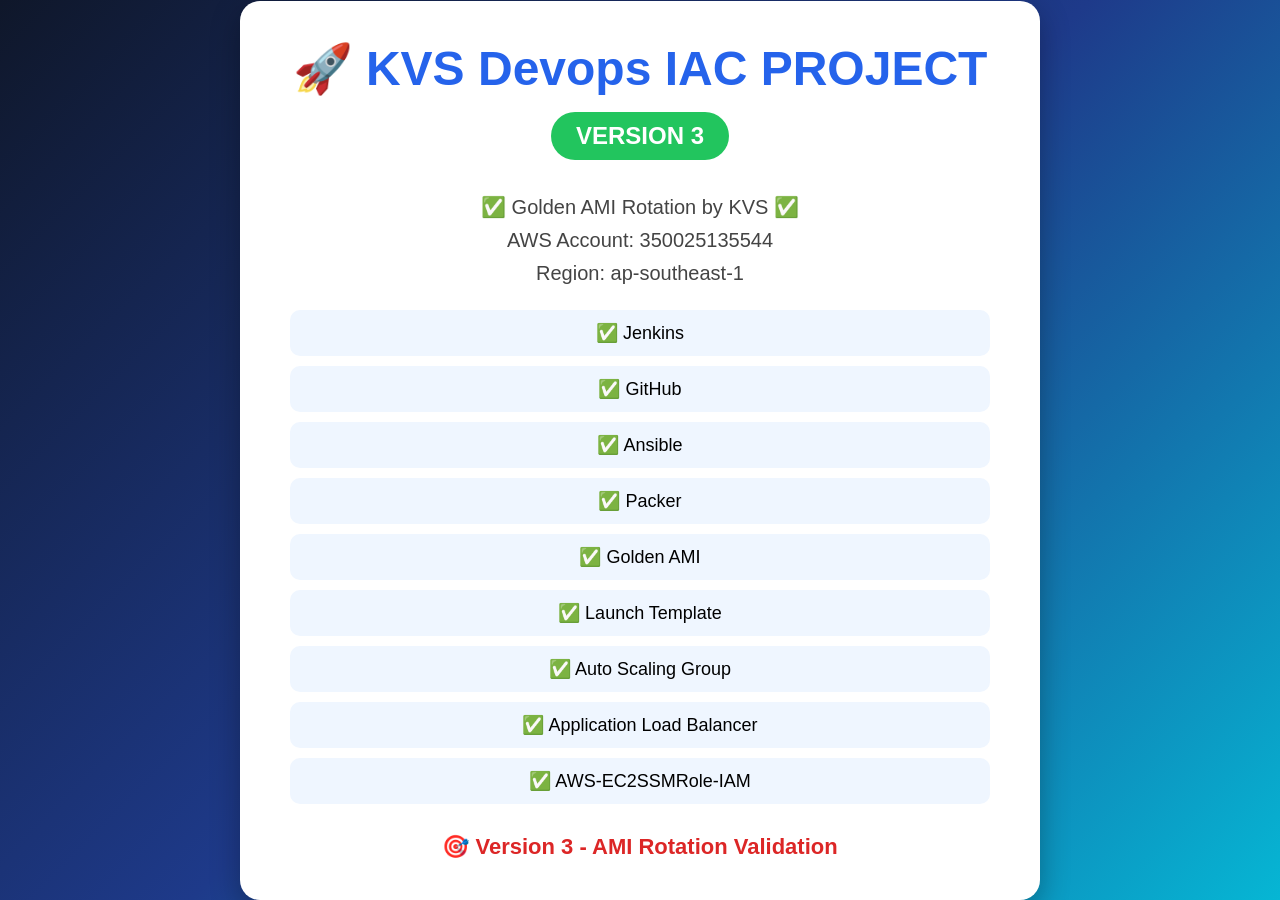
==== ansible/website/index.html @ 19e3bbe6 "updated-html" ====
<!DOCTYPE html>
<html lang="en">
<head>
    <meta charset="UTF-8">
    <meta name="viewport" content="width=device-width, initial-scale=1.0">
    <title>KVS IAC Project - Version 3</title>

    <style>

        * {
            margin: 0;
            padding: 0;
            box-sizing: border-box;
            font-family: Arial, Helvetica, sans-serif;
        }

        body {
            background: linear-gradient(135deg, #0f172a, #1e3a8a, #06b6d4);
            min-height: 100vh;
            display: flex;
            justify-content: center;
            align-items: center;
        }

        .card {
            background: white;
            width: 800px;
            padding: 40px;
            border-radius: 20px;
            box-shadow: 0px 10px 30px rgba(0,0,0,0.3);
            text-align: center;
        }

        h1 {
            color: #2563eb;
            font-size: 48px;
            margin-bottom: 15px;
        }

        .version {
            background: #22c55e;
            color: white;
            display: inline-block;
            padding: 10px 25px;
            border-radius: 30px;
            font-size: 24px;
            font-weight: bold;
            margin-bottom: 25px;
        }

        p {
            font-size: 20px;
            color: #444;
            margin: 10px 0;
        }

        ul {
            list-style: none;
            margin-top: 25px;
        }

        ul li {
            background: #eff6ff;
            margin: 10px;
            padding: 12px;
            border-radius: 10px;
            font-size: 18px;
        }

        .footer {
            margin-top: 30px;
            color: #dc2626;
            font-weight: bold;
            font-size: 22px;
        }

    </style>

</head>
<body>

<div class="card">

    <h1>🚀 KVS Devops IAC PROJECT</h1>

    <div class="version">
        VERSION 3
    </div>

    <p>
         ✅ Golden AMI Rotation by KVS ✅
    </p>

    <p>
        AWS Account: 350025135544
    </p>

    <p>
        Region: ap-southeast-1
    </p>

    <ul>
        <li>✅ Jenkins</li>
        <li>✅ GitHub</li>
        <li>✅ Ansible</li>
        <li>✅ Packer</li>
        <li>✅ Golden AMI</li>
        <li>✅ Launch Template</li>
        <li>✅ Auto Scaling Group</li>
        <li>✅ Application Load Balancer</li>
        <li>✅ AWS-EC2SSMRole-IAM</li>
    </ul>

    <div class="footer">
        🎯 Version 3 - AMI Rotation Validation
    </div>

</div>

</body>
</html>
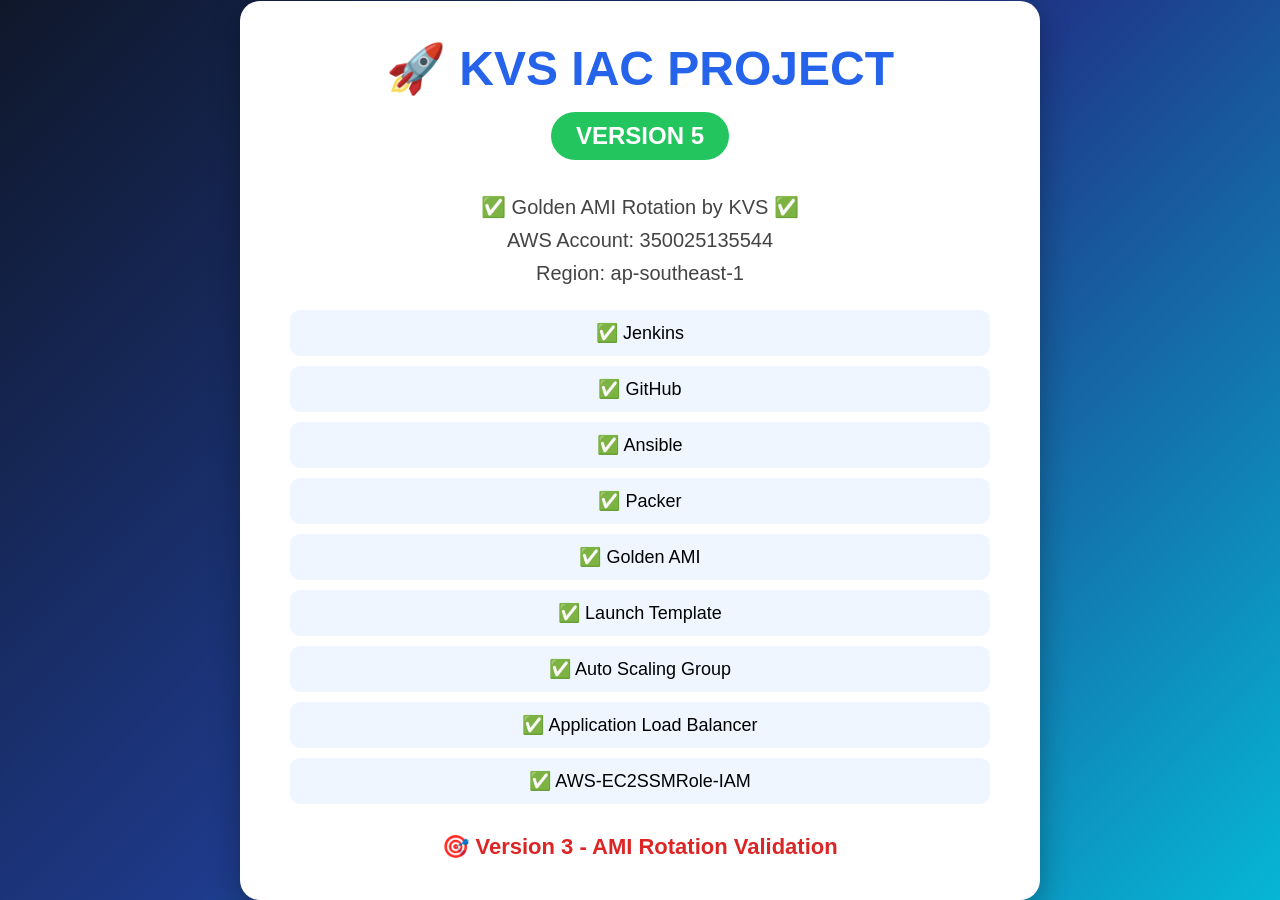
==== commit e00505fa: "updated-html" ====
--- a/ansible/website/index.html
+++ b/ansible/website/index.html
@@ -81,10 +81,10 @@
 
 <div class="card">
 
-    <h1>🚀 KVS Devops IAC PROJECT</h1>
+    <h1>🚀 KVS IAC PROJECT</h1>
 
     <div class="version">
-        VERSION 3
+        VERSION 5
     </div>
 
     <p>
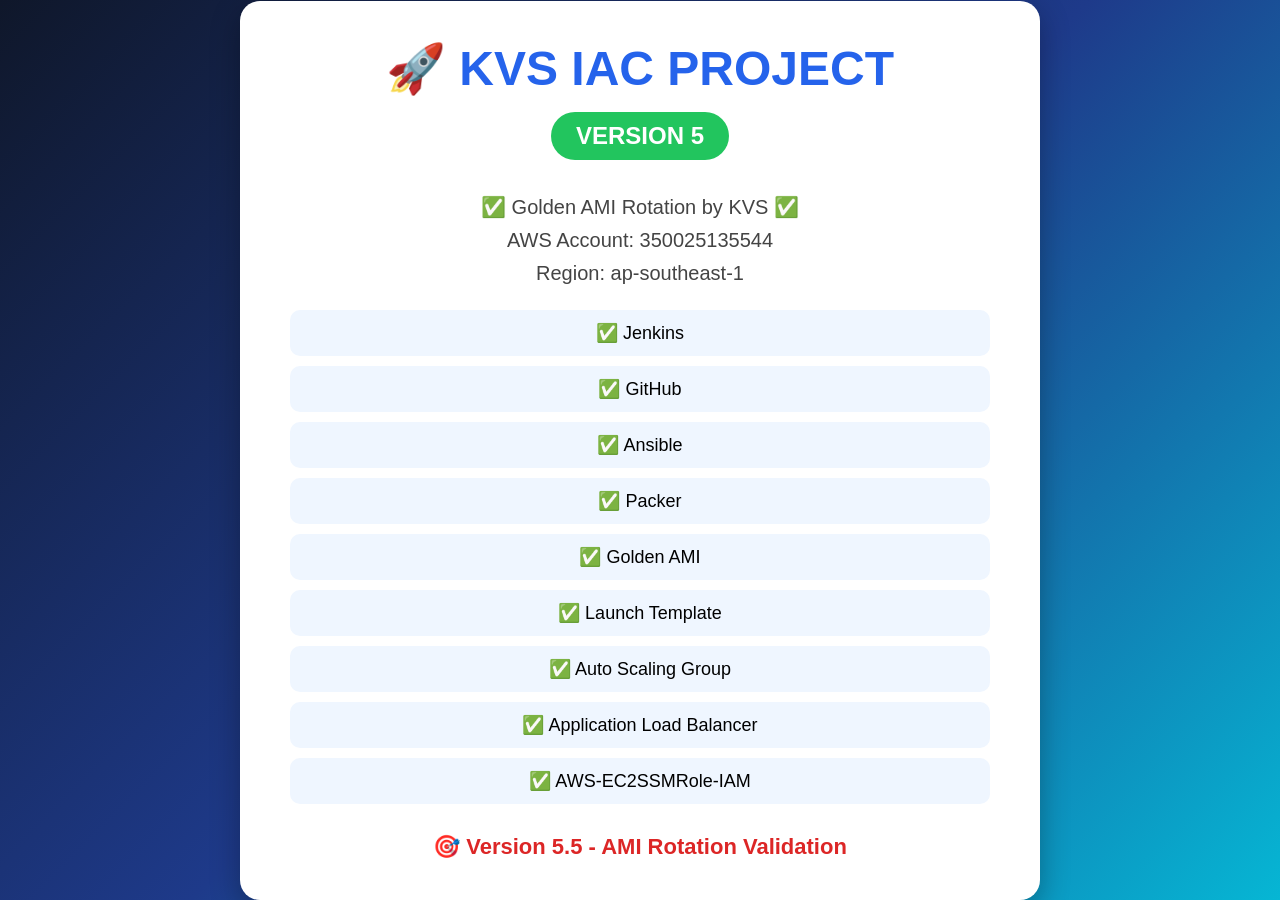
==== commit 09b9f66a: "Updated ReadMe" ====
--- a/ansible/website/index.html
+++ b/ansible/website/index.html
@@ -3,7 +3,7 @@
 <head>
     <meta charset="UTF-8">
     <meta name="viewport" content="width=device-width, initial-scale=1.0">
-    <title>KVS IAC Project - Version 3</title>
+    <title>KVS IAC Project - Version 5</title>
 
     <style>
 
@@ -112,7 +112,7 @@
     </ul>
 
     <div class="footer">
-        🎯 Version 3 - AMI Rotation Validation
+        🎯 Version 5.5 - AMI Rotation Validation
     </div>
 
 </div>
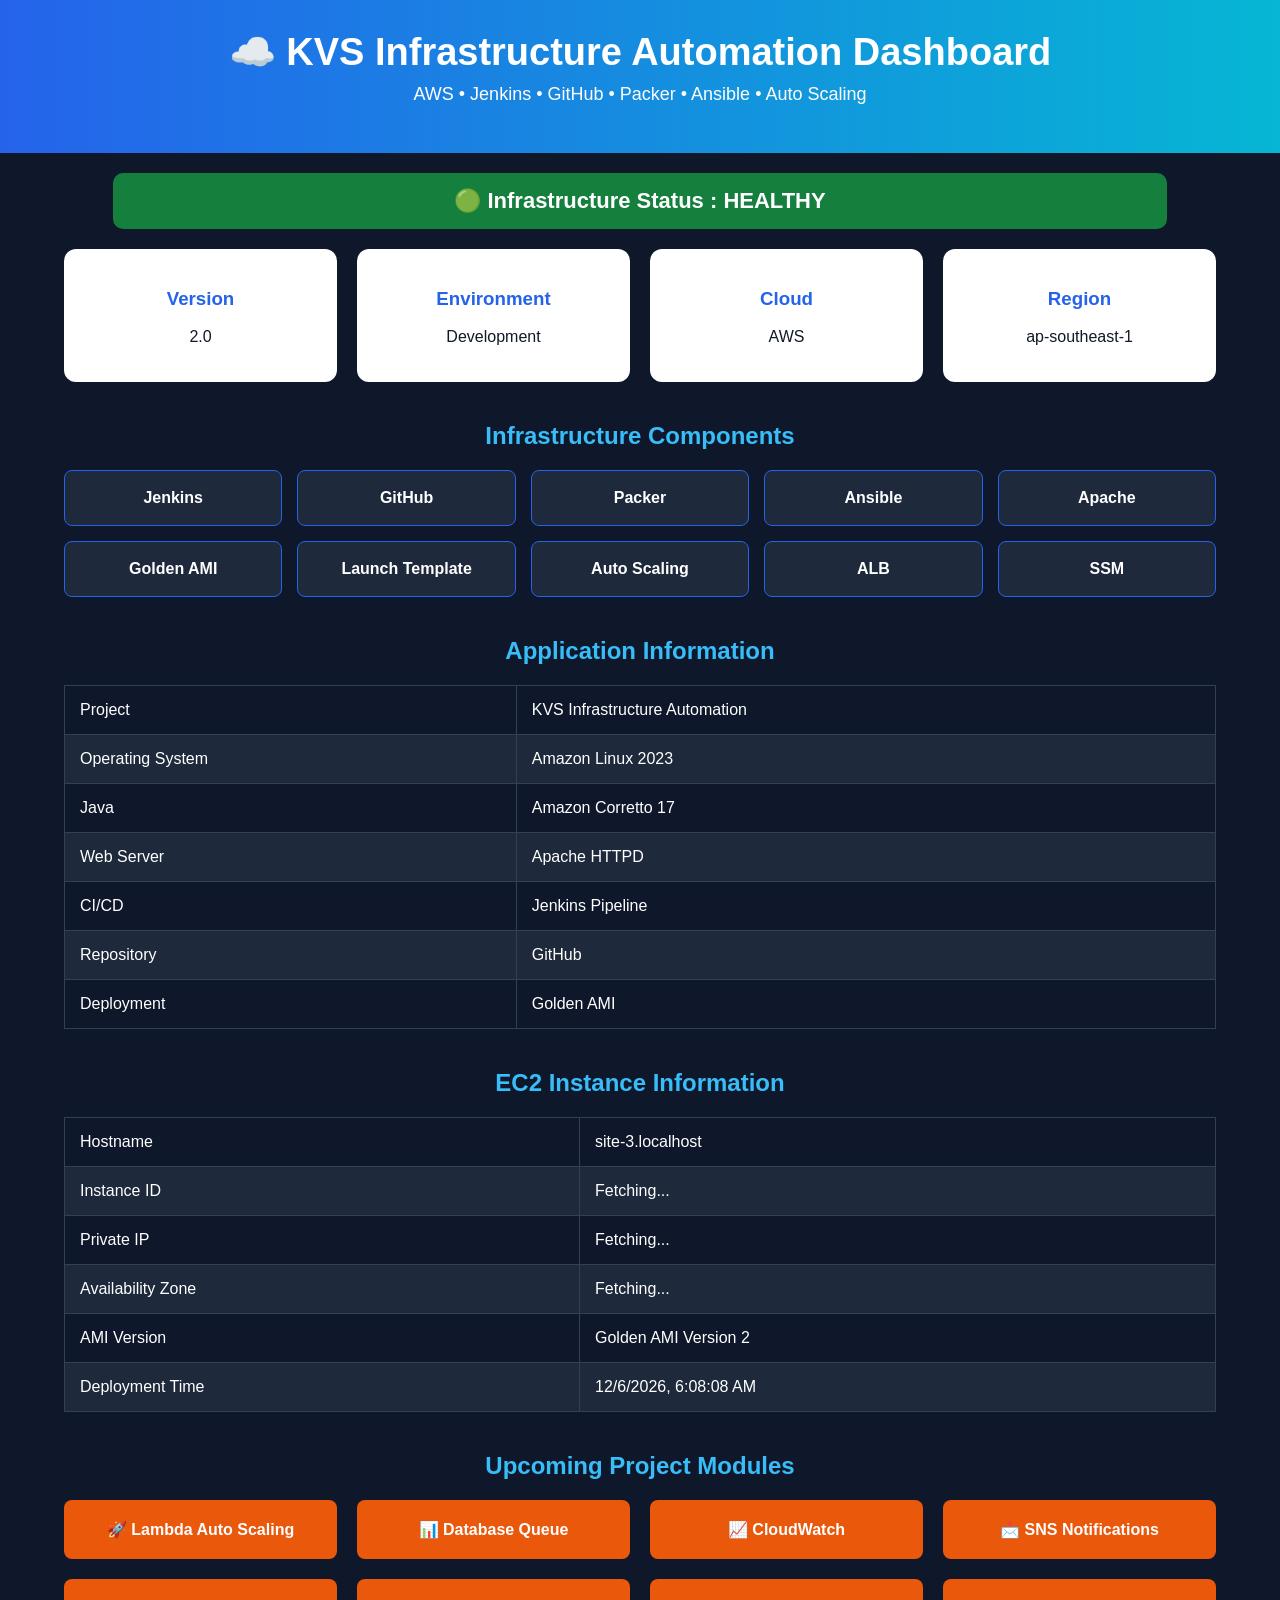
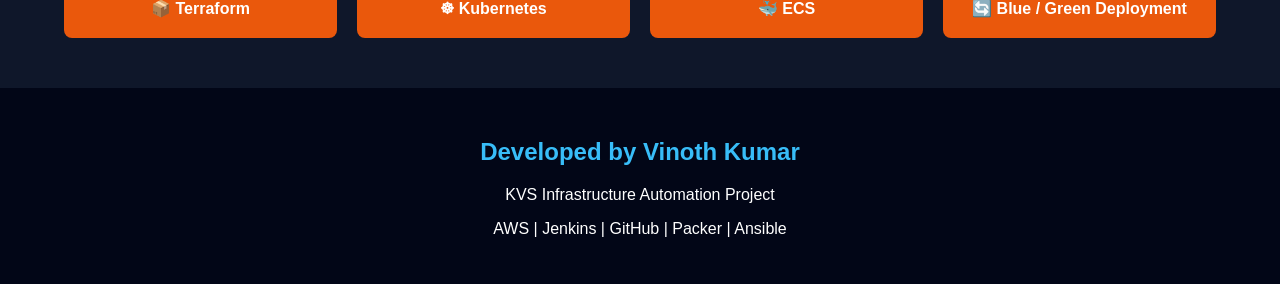
==== commit 20a1a62e: "Updated Version 2.0" ====
--- a/ansible/website/index.html
+++ b/ansible/website/index.html
@@ -1,121 +1,172 @@
 <!DOCTYPE html>
 <html lang="en">
+
 <head>
+
     <meta charset="UTF-8">
+
     <meta name="viewport" content="width=device-width, initial-scale=1.0">
-    <title>KVS IAC Project - Version 5</title>
 
-    <style>
+    <title>KVS Infrastructure Automation Dashboard</title>
 
-        * {
-            margin: 0;
-            padding: 0;
-            box-sizing: border-box;
-            font-family: Arial, Helvetica, sans-serif;
-        }
-
-        body {
-            background: linear-gradient(135deg, #0f172a, #1e3a8a, #06b6d4);
-            min-height: 100vh;
-            display: flex;
-            justify-content: center;
-            align-items: center;
-        }
-
-        .card {
-            background: white;
-            width: 800px;
-            padding: 40px;
-            border-radius: 20px;
-            box-shadow: 0px 10px 30px rgba(0,0,0,0.3);
-            text-align: center;
-        }
-
-        h1 {
-            color: #2563eb;
-            font-size: 48px;
-            margin-bottom: 15px;
-        }
-
-        .version {
-            background: #22c55e;
-            color: white;
-            display: inline-block;
-            padding: 10px 25px;
-            border-radius: 30px;
-            font-size: 24px;
-            font-weight: bold;
-            margin-bottom: 25px;
-        }
-
-        p {
-            font-size: 20px;
-            color: #444;
-            margin: 10px 0;
-        }
-
-        ul {
-            list-style: none;
-            margin-top: 25px;
-        }
-
-        ul li {
-            background: #eff6ff;
-            margin: 10px;
-            padding: 12px;
-            border-radius: 10px;
-            font-size: 18px;
-        }
-
-        .footer {
-            margin-top: 30px;
-            color: #dc2626;
-            font-weight: bold;
-            font-size: 22px;
-        }
-
-    </style>
+    <link rel="stylesheet" href="style.css">
 
 </head>
+
 <body>
 
-<div class="card">
+<header>
 
-    <h1>🚀 KVS IAC PROJECT</h1>
+    <h1>☁️ KVS Infrastructure Automation Dashboard</h1>
 
-    <div class="version">
-        VERSION 5
+    <p>AWS • Jenkins • GitHub • Packer • Ansible • Auto Scaling</p>
+
+</header>
+
+<div class="status">
+
+    🟢 Infrastructure Status : HEALTHY
+
+</div>
+
+<div class="cards">
+
+    <div class="card">
+        <h3>Version</h3>
+        <p>2.0</p>
     </div>
 
-    <p>
-         ✅ Golden AMI Rotation by KVS ✅
-    </p>
+    <div class="card">
+        <h3>Environment</h3>
+        <p>Development</p>
+    </div>
 
-    <p>
-        AWS Account: 350025135544
-    </p>
+    <div class="card">
+        <h3>Cloud</h3>
+        <p>AWS</p>
+    </div>
 
-    <p>
-        Region: ap-southeast-1
-    </p>
-
-    <ul>
-        <li>✅ Jenkins</li>
-        <li>✅ GitHub</li>
-        <li>✅ Ansible</li>
-        <li>✅ Packer</li>
-        <li>✅ Golden AMI</li>
-        <li>✅ Launch Template</li>
-        <li>✅ Auto Scaling Group</li>
-        <li>✅ Application Load Balancer</li>
-        <li>✅ AWS-EC2SSMRole-IAM</li>
-    </ul>
-
-    <div class="footer">
-        🎯 Version 5.5 - AMI Rotation Validation
+    <div class="card">
+        <h3>Region</h3>
+        <p>ap-southeast-1</p>
     </div>
 
 </div>
 
+<section>
+
+<h2>Infrastructure Components</h2>
+
+<div class="tech-grid">
+
+<div class="tech">Jenkins</div>
+
+<div class="tech">GitHub</div>
+
+<div class="tech">Packer</div>
+
+<div class="tech">Ansible</div>
+
+<div class="tech">Apache</div>
+
+<div class="tech">Golden AMI</div>
+
+<div class="tech">Launch Template</div>
+
+<div class="tech">Auto Scaling</div>
+
+<div class="tech">ALB</div>
+
+<div class="tech">SSM</div>
+
+</div>
+
+</section>
+
+<section>
+
+<h2>Application Information</h2>
+
+<table>
+
+<tr><td>Project</td><td>KVS Infrastructure Automation</td></tr>
+
+<tr><td>Operating System</td><td>Amazon Linux 2023</td></tr>
+
+<tr><td>Java</td><td>Amazon Corretto 17</td></tr>
+
+<tr><td>Web Server</td><td>Apache HTTPD</td></tr>
+
+<tr><td>CI/CD</td><td>Jenkins Pipeline</td></tr>
+
+<tr><td>Repository</td><td>GitHub</td></tr>
+
+<tr><td>Deployment</td><td>Golden AMI</td></tr>
+
+</table>
+
+</section>
+
+<section>
+
+<h2>EC2 Instance Information</h2>
+
+<table>
+
+<tr><td>Hostname</td><td id="hostname">Loading...</td></tr>
+
+<tr><td>Instance ID</td><td id="instanceid">Loading...</td></tr>
+
+<tr><td>Private IP</td><td id="privateip">Loading...</td></tr>
+
+<tr><td>Availability Zone</td><td id="az">Loading...</td></tr>
+
+<tr><td>AMI Version</td><td>Golden AMI Version 2</td></tr>
+
+<tr><td>Deployment Time</td><td id="time"></td></tr>
+
+</table>
+
+</section>
+
+<section>
+
+<h2>Upcoming Project Modules</h2>
+
+<div class="future-grid">
+
+<div>🚀 Lambda Auto Scaling</div>
+
+<div>📊 Database Queue</div>
+
+<div>📈 CloudWatch</div>
+
+<div>📩 SNS Notifications</div>
+
+<div>📦 Terraform</div>
+
+<div>☸ Kubernetes</div>
+
+<div>🐳 ECS</div>
+
+<div>🔄 Blue / Green Deployment</div>
+
+</div>
+
+</section>
+
+<footer>
+
+<h2>Developed by Vinoth Kumar</h2>
+
+<p>KVS Infrastructure Automation Project</p>
+
+<p>AWS | Jenkins | GitHub | Packer | Ansible</p>
+
+</footer>
+
+<script src="app.js"></script>
+
 </body>
+
 </html>
--- a/ansible/website/style.css
+++ b/ansible/website/style.css
@@ -0,0 +1,207 @@
+body{
+
+    margin:0;
+
+    font-family:Segoe UI,Arial;
+
+    background:#0f172a;
+
+    color:white;
+
+}
+
+header{
+
+    text-align:center;
+
+    padding:30px;
+
+    background:linear-gradient(90deg,#2563eb,#06b6d4);
+
+}
+
+header h1{
+
+    margin:0;
+
+    font-size:38px;
+
+}
+
+header p{
+
+    margin-top:10px;
+
+    font-size:18px;
+
+}
+
+.status{
+
+    width:80%;
+
+    margin:20px auto;
+
+    background:#15803d;
+
+    padding:15px;
+
+    text-align:center;
+
+    font-size:22px;
+
+    border-radius:10px;
+
+    font-weight:bold;
+
+}
+
+.cards{
+
+    width:90%;
+
+    margin:auto;
+
+    display:grid;
+
+    grid-template-columns:repeat(4,1fr);
+
+    gap:20px;
+
+}
+
+.card{
+
+    background:white;
+
+    color:#111827;
+
+    border-radius:12px;
+
+    text-align:center;
+
+    padding:20px;
+
+    transition:.3s;
+
+}
+
+.card:hover{
+
+    transform:translateY(-8px);
+
+}
+
+.card h3{
+
+    color:#2563eb;
+
+}
+
+section{
+
+    width:90%;
+
+    margin:40px auto;
+
+}
+
+section h2{
+
+    text-align:center;
+
+    color:#38bdf8;
+
+}
+
+.tech-grid{
+
+    display:grid;
+
+    grid-template-columns:repeat(5,1fr);
+
+    gap:15px;
+
+}
+
+.tech{
+
+    background:#1e293b;
+
+    padding:18px;
+
+    text-align:center;
+
+    border-radius:8px;
+
+    font-weight:bold;
+
+    border:1px solid #2563eb;
+
+}
+
+table{
+
+    width:100%;
+
+    border-collapse:collapse;
+
+    margin-top:20px;
+
+}
+
+td{
+
+    border:1px solid #334155;
+
+    padding:15px;
+
+}
+
+tr:nth-child(even){
+
+    background:#1e293b;
+
+}
+
+.future-grid{
+
+    display:grid;
+
+    grid-template-columns:repeat(4,1fr);
+
+    gap:20px;
+
+}
+
+.future-grid div{
+
+    background:#ea580c;
+
+    padding:20px;
+
+    text-align:center;
+
+    border-radius:8px;
+
+    font-weight:bold;
+
+}
+
+footer{
+
+    margin-top:50px;
+
+    background:#020617;
+
+    text-align:center;
+
+    padding:30px;
+
+}
+
+footer h2{
+
+    color:#38bdf8;
+
+}
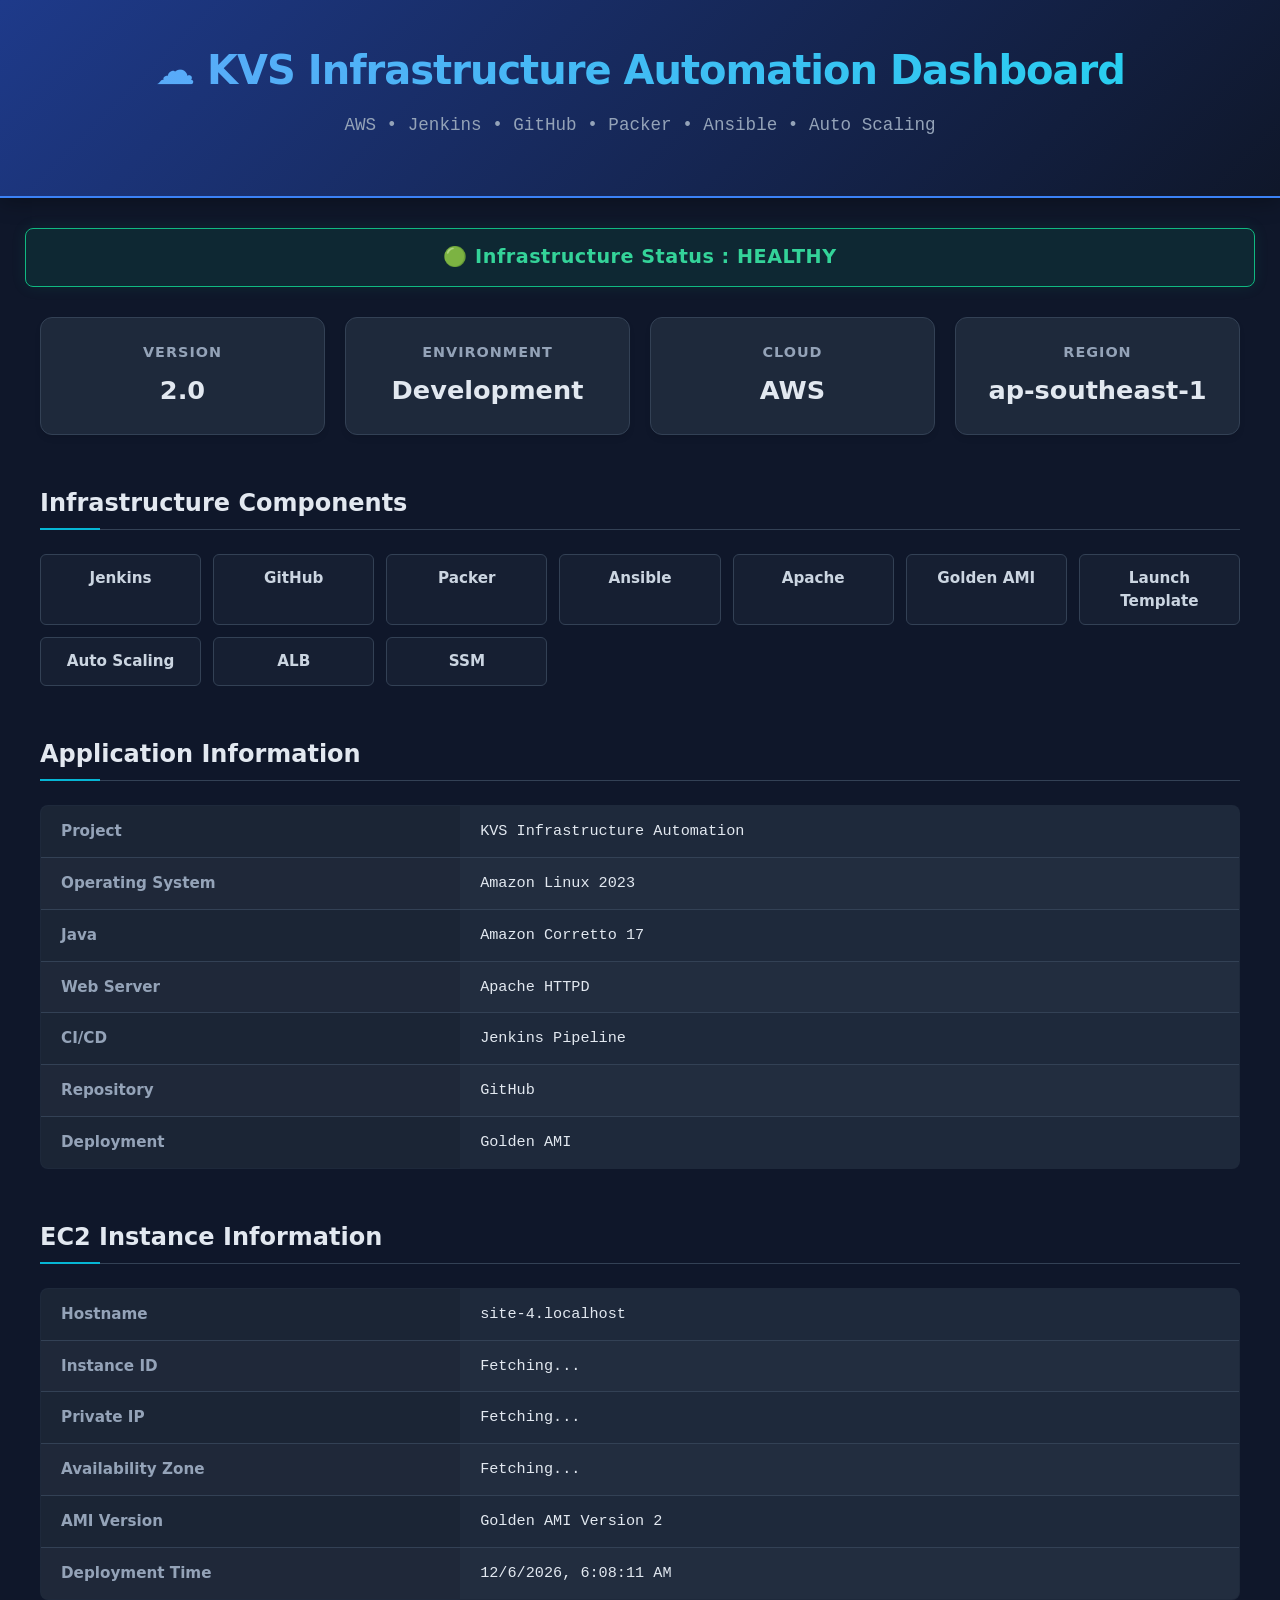
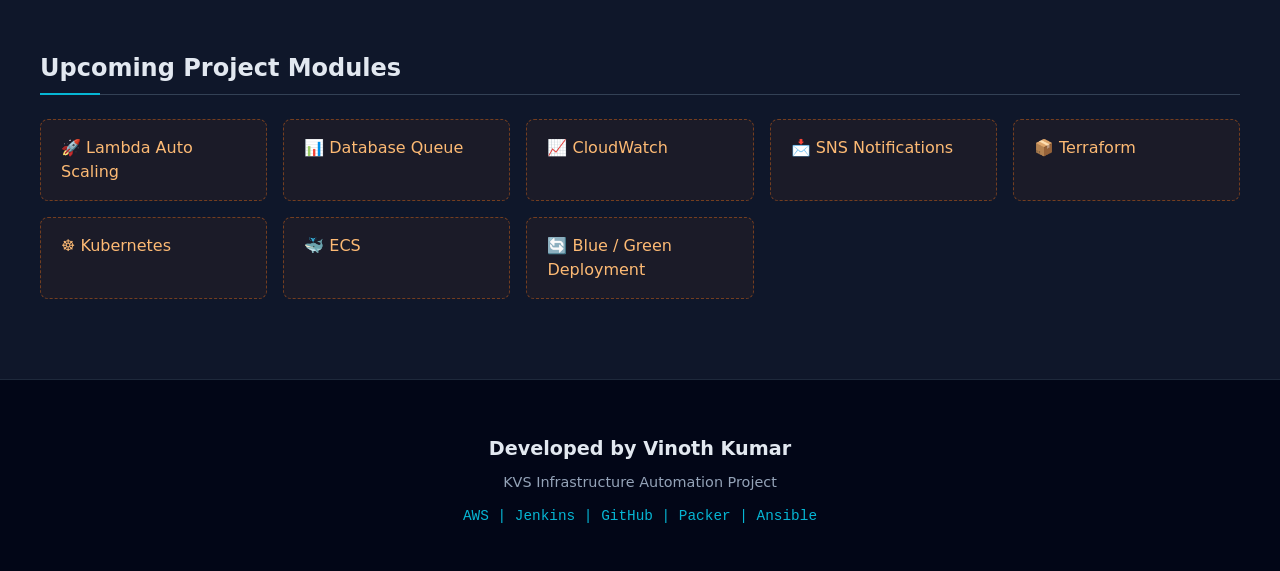
==== commit d6ab1710: "Updated Version 3.0" ====
--- a/ansible/website/index.html
+++ b/ansible/website/index.html
@@ -1,172 +1,104 @@
 <!DOCTYPE html>
 <html lang="en">
-
 <head>
-
     <meta charset="UTF-8">
-
     <meta name="viewport" content="width=device-width, initial-scale=1.0">
-
     <title>KVS Infrastructure Automation Dashboard</title>
-
     <link rel="stylesheet" href="style.css">
-
 </head>
-
 <body>
 
 <header>
-
     <h1>☁️ KVS Infrastructure Automation Dashboard</h1>
-
     <p>AWS • Jenkins • GitHub • Packer • Ansible • Auto Scaling</p>
-
 </header>
 
 <div class="status">
-
     🟢 Infrastructure Status : HEALTHY
-
 </div>
 
 <div class="cards">
-
     <div class="card">
         <h3>Version</h3>
         <p>2.0</p>
     </div>
-
     <div class="card">
         <h3>Environment</h3>
         <p>Development</p>
     </div>
-
     <div class="card">
         <h3>Cloud</h3>
         <p>AWS</p>
     </div>
-
     <div class="card">
         <h3>Region</h3>
         <p>ap-southeast-1</p>
     </div>
-
 </div>
 
-<section>
+<main>
+    <section>
+        <h2>Infrastructure Components</h2>
+        <div class="tech-grid">
+            <div class="tech">Jenkins</div>
+            <div class="tech">GitHub</div>
+            <div class="tech">Packer</div>
+            <div class="tech">Ansible</div>
+            <div class="tech">Apache</div>
+            <div class="tech">Golden AMI</div>
+            <div class="tech">Launch Template</div>
+            <div class="tech">Auto Scaling</div>
+            <div class="tech">ALB</div>
+            <div class="tech">SSM</div>
+        </div>
+    </section>
 
-<h2>Infrastructure Components</h2>
+    <section>
+        <h2>Application Information</h2>
+        <table>
+            <tr><td>Project</td><td>KVS Infrastructure Automation</td></tr>
+            <tr><td>Operating System</td><td>Amazon Linux 2023</td></tr>
+            <tr><td>Java</td><td>Amazon Corretto 17</td></tr>
+            <tr><td>Web Server</td><td>Apache HTTPD</td></tr>
+            <tr><td>CI/CD</td><td>Jenkins Pipeline</td></tr>
+            <tr><td>Repository</td><td>GitHub</td></tr>
+            <tr><td>Deployment</td><td>Golden AMI</td></tr>
+        </table>
+    </section>
 
-<div class="tech-grid">
+    <section>
+        <h2>EC2 Instance Information</h2>
+        <table>
+            <tr><td>Hostname</td><td id="hostname">Loading...</td></tr>
+            <tr><td>Instance ID</td><td id="instanceid">Loading...</td></tr>
+            <tr><td>Private IP</td><td id="privateip">Loading...</td></tr>
+            <tr><td>Availability Zone</td><td id="az">Loading...</td></tr>
+            <tr><td>AMI Version</td><td>Golden AMI Version 2</td></tr>
+            <tr><td>Deployment Time</td><td id="time"></td></tr>
+        </table>
+    </section>
 
-<div class="tech">Jenkins</div>
-
-<div class="tech">GitHub</div>
-
-<div class="tech">Packer</div>
-
-<div class="tech">Ansible</div>
-
-<div class="tech">Apache</div>
-
-<div class="tech">Golden AMI</div>
-
-<div class="tech">Launch Template</div>
-
-<div class="tech">Auto Scaling</div>
-
-<div class="tech">ALB</div>
-
-<div class="tech">SSM</div>
-
-</div>
-
-</section>
-
-<section>
-
-<h2>Application Information</h2>
-
-<table>
-
-<tr><td>Project</td><td>KVS Infrastructure Automation</td></tr>
-
-<tr><td>Operating System</td><td>Amazon Linux 2023</td></tr>
-
-<tr><td>Java</td><td>Amazon Corretto 17</td></tr>
-
-<tr><td>Web Server</td><td>Apache HTTPD</td></tr>
-
-<tr><td>CI/CD</td><td>Jenkins Pipeline</td></tr>
-
-<tr><td>Repository</td><td>GitHub</td></tr>
-
-<tr><td>Deployment</td><td>Golden AMI</td></tr>
-
-</table>
-
-</section>
-
-<section>
-
-<h2>EC2 Instance Information</h2>
-
-<table>
-
-<tr><td>Hostname</td><td id="hostname">Loading...</td></tr>
-
-<tr><td>Instance ID</td><td id="instanceid">Loading...</td></tr>
-
-<tr><td>Private IP</td><td id="privateip">Loading...</td></tr>
-
-<tr><td>Availability Zone</td><td id="az">Loading...</td></tr>
-
-<tr><td>AMI Version</td><td>Golden AMI Version 2</td></tr>
-
-<tr><td>Deployment Time</td><td id="time"></td></tr>
-
-</table>
-
-</section>
-
-<section>
-
-<h2>Upcoming Project Modules</h2>
-
-<div class="future-grid">
-
-<div>🚀 Lambda Auto Scaling</div>
-
-<div>📊 Database Queue</div>
-
-<div>📈 CloudWatch</div>
-
-<div>📩 SNS Notifications</div>
-
-<div>📦 Terraform</div>
-
-<div>☸ Kubernetes</div>
-
-<div>🐳 ECS</div>
-
-<div>🔄 Blue / Green Deployment</div>
-
-</div>
-
-</section>
+    <section>
+        <h2>Upcoming Project Modules</h2>
+        <div class="future-grid">
+            <div>🚀 Lambda Auto Scaling</div>
+            <div>📊 Database Queue</div>
+            <div>📈 CloudWatch</div>
+            <div>📩 SNS Notifications</div>
+            <div>📦 Terraform</div>
+            <div>☸ Kubernetes</div>
+            <div>🐳 ECS</div>
+            <div>🔄 Blue / Green Deployment</div>
+        </div>
+    </section>
+</main>
 
 <footer>
-
-<h2>Developed by Vinoth Kumar</h2>
-
-<p>KVS Infrastructure Automation Project</p>
-
-<p>AWS | Jenkins | GitHub | Packer | Ansible</p>
-
+    <h2>Developed by Vinoth Kumar</h2>
+    <p>KVS Infrastructure Automation Project</p>
+    <p>AWS | Jenkins | GitHub | Packer | Ansible</p>
 </footer>
 
 <script src="app.js"></script>
-
 </body>
-
 </html>
--- a/ansible/website/style.css
+++ b/ansible/website/style.css
@@ -1,207 +1,252 @@
-body{
-
-    margin:0;
-
-    font-family:Segoe UI,Arial;
-
-    background:#0f172a;
-
-    color:white;
-
-}
-
-header{
-
-    text-align:center;
-
-    padding:30px;
-
-    background:linear-gradient(90deg,#2563eb,#06b6d4);
-
-}
-
-header h1{
-
-    margin:0;
-
-    font-size:38px;
-
-}
-
-header p{
-
-    margin-top:10px;
-
-    font-size:18px;
-
-}
-
-.status{
-
-    width:80%;
-
-    margin:20px auto;
-
-    background:#15803d;
-
-    padding:15px;
-
-    text-align:center;
-
-    font-size:22px;
-
-    border-radius:10px;
-
-    font-weight:bold;
-
-}
-
-.cards{
-
-    width:90%;
-
-    margin:auto;
-
-    display:grid;
-
-    grid-template-columns:repeat(4,1fr);
-
-    gap:20px;
-
-}
-
-.card{
-
-    background:white;
-
-    color:#111827;
-
-    border-radius:12px;
-
-    text-align:center;
-
-    padding:20px;
-
-    transition:.3s;
-
-}
-
-.card:hover{
-
-    transform:translateY(-8px);
-
-}
-
-.card h3{
-
-    color:#2563eb;
-
-}
-
-section{
-
-    width:90%;
-
-    margin:40px auto;
-
-}
-
-section h2{
-
-    text-align:center;
-
-    color:#38bdf8;
-
-}
-
-.tech-grid{
-
-    display:grid;
-
-    grid-template-columns:repeat(5,1fr);
-
-    gap:15px;
-
-}
-
-.tech{
-
-    background:#1e293b;
-
-    padding:18px;
-
-    text-align:center;
-
-    border-radius:8px;
-
-    font-weight:bold;
-
-    border:1px solid #2563eb;
-
-}
-
-table{
-
-    width:100%;
-
-    border-collapse:collapse;
-
-    margin-top:20px;
-
-}
-
-td{
-
-    border:1px solid #334155;
-
-    padding:15px;
-
-}
-
-tr:nth-child(even){
-
-    background:#1e293b;
-
-}
-
-.future-grid{
-
-    display:grid;
-
-    grid-template-columns:repeat(4,1fr);
-
-    gap:20px;
-
-}
-
-.future-grid div{
-
-    background:#ea580c;
-
-    padding:20px;
-
-    text-align:center;
-
-    border-radius:8px;
-
-    font-weight:bold;
-
-}
-
-footer{
-
-    margin-top:50px;
-
-    background:#020617;
-
-    text-align:center;
-
-    padding:30px;
-
-}
-
-footer h2{
-
-    color:#38bdf8;
-
+:root {
+    --bg-dark: #0f172a;
+    --bg-card: #1e293b;
+    --bg-footer: #020617;
+    --accent-blue: #3b82f6;
+    --accent-cyan: #06b6d4;
+    --text-main: #f8fafc;
+    --text-muted: #94a3b8;
+    --status-green: #10b981;
+    --orange-glow: #f97316;
+}
+
+body {
+    margin: 0;
+    font-family: 'Segoe UI', system-ui, -apple-system, sans-serif;
+    background-color: var(--bg-dark);
+    color: var(--text-main);
+    line-height: 1.5;
+}
+
+/* Header with smooth gradient and glow */
+header {
+    text-align: center;
+    padding: 40px 20px;
+    background: linear-gradient(135deg, #1e3a8a, #0f172a);
+    border-bottom: 2px solid var(--accent-blue);
+    box-shadow: 0 4px 20px rgba(0, 0, 0, 0.3);
+}
+
+header h1 {
+    margin: 0;
+    font-size: 2.5rem;
+    font-weight: 700;
+    letter-spacing: -0.025em;
+    background: linear-gradient(to right, #60a5fa, #22d3ee);
+    -webkit-background-clip: text;
+    -webkit-text-fill-color: transparent;
+}
+
+header p {
+    margin-top: 12px;
+    font-size: 1.1rem;
+    color: var(--text-muted);
+    font-family: monospace;
+}
+
+/* Operational Status Bar */
+.status {
+    max-width: 1200px;
+    margin: 30px auto;
+    background: rgba(16, 185, 129, 0.1);
+    border: 1px solid var(--status-green);
+    color: #34d399;
+    padding: 14px;
+    text-align: center;
+    font-size: 1.2rem;
+    border-radius: 8px;
+    font-weight: 600;
+    letter-spacing: 0.5px;
+    box-shadow: 0 0 15px rgba(16, 185, 129, 0.1);
+}
+
+/* Metric Cards Dashboard Row */
+.cards {
+    max-width: 1200px;
+    margin: 0 auto;
+    display: grid;
+    grid-template-columns: repeat(auto-fit, minmax(220px, 1fr));
+    gap: 20px;
+    padding: 0 20px;
+}
+
+.card {
+    background: var(--bg-card);
+    border: 1px solid #334155;
+    border-radius: 12px;
+    text-align: center;
+    padding: 24px;
+    box-shadow: 0 4px 6px -1px rgba(0, 0, 0, 0.1);
+    transition: transform 0.25s ease, border-color 0.25s ease, box-shadow 0.25s ease;
+}
+
+.card:hover {
+    transform: translateY(-5px);
+    border-color: var(--accent-blue);
+    box-shadow: 0 10px 15px -3px rgba(59, 130, 246, 0.2);
+}
+
+.card h3 {
+    margin: 0 0 8px 0;
+    color: var(--text-muted);
+    font-size: 0.9rem;
+    text-transform: uppercase;
+    letter-spacing: 1px;
+}
+
+.card p {
+    margin: 0;
+    font-size: 1.6rem;
+    font-weight: 700;
+    color: #e2e8f0;
+}
+
+/* Sections Structure */
+section {
+    max-width: 1200px;
+    margin: 50px auto;
+    padding: 0 20px;
+}
+
+section h2 {
+    color: #e2e8f0;
+    font-size: 1.5rem;
+    margin-bottom: 24px;
+    position: relative;
+    padding-bottom: 8px;
+    border-bottom: 1px solid #334155;
+}
+
+section h2::after {
+    content: '';
+    position: absolute;
+    bottom: -1px;
+    left: 0;
+    width: 60px;
+    height: 2px;
+    background: var(--accent-cyan);
+}
+
+/* Tech Grid Badge Styling */
+.tech-grid {
+    display: grid;
+    grid-template-columns: repeat(auto-fill, minmax(140px, 1fr));
+    gap: 12px;
+}
+
+.tech {
+    background: rgba(30, 41, 59, 0.5);
+    padding: 12px;
+    text-align: center;
+    border-radius: 6px;
+    font-weight: 600;
+    font-size: 0.95rem;
+    border: 1px solid #334155;
+    color: #cbd5e1;
+    transition: all 0.2s;
+}
+
+.tech:hover {
+    background: rgba(59, 130, 246, 0.1);
+    border-color: var(--accent-blue);
+    color: #fff;
+}
+
+/* Tables Makeover */
+table {
+    width: 100%;
+    border-collapse: collapse;
+    margin-top: 15px;
+    background: var(--bg-card);
+    border-radius: 8px;
+    overflow: hidden;
+    border: 1px solid #334155;
+}
+
+td {
+    padding: 14px 20px;
+    border-bottom: 1px solid #334155;
+    font-size: 0.95rem;
+}
+
+tr:last-child td {
+    border-bottom: none;
+}
+
+td:first-child {
+    font-weight: 600;
+    color: var(--text-muted);
+    width: 35%;
+    background: rgba(0, 0, 0, 0.1);
+}
+
+td:last-child {
+    font-family: monospace;
+    color: #e2e8f0;
+}
+
+tr:nth-child(even) {
+    background-color: rgba(255, 255, 255, 0.02);
+}
+
+/* Future Pipeline Styling */
+.future-grid {
+    display: grid;
+    grid-template-columns: repeat(auto-fill, minmax(220px, 1fr));
+    gap: 16px;
+}
+
+.future-grid div {
+    background: rgba(249, 115, 22, 0.05);
+    border: 1px dashed rgba(249, 115, 22, 0.4);
+    color: #fdba74;
+    padding: 16px;
+    text-align: left;
+    padding-left: 20px;
+    border-radius: 8px;
+    font-weight: 500;
+    transition: all 0.2s;
+}
+
+.future-grid div:hover {
+    background: rgba(249, 115, 22, 0.1);
+    border-color: var(--orange-glow);
+    transform: translateX(4px);
+}
+
+/* Footer Section */
+footer {
+    margin-top: 80px;
+    background-color: var(--bg-footer);
+    border-top: 1px solid #1e293b;
+    text-align: center;
+    padding: 40px 20px;
+}
+
+footer h2 {
+    font-size: 1.2rem;
+    color: #e2e8f0;
+    margin-bottom: 8px;
+}
+
+footer p {
+    color: var(--text-muted);
+    font-size: 0.9rem;
+    margin: 4px 0;
+}
+
+footer p:last-child {
+    margin-top: 12px;
+    font-family: monospace;
+    color: var(--accent-cyan);
+}
+
+/* Loading animations for Fetch placeholders */
+@keyframes pulse {
+    0%, 100% { opacity: 1; }
+    50% { opacity: 0.5; }
+}
+td[id]:empty, td:contains("Fetching...") {
+    animation: pulse 1.5s infinite;
+    color: var(--accent-cyan);
 }
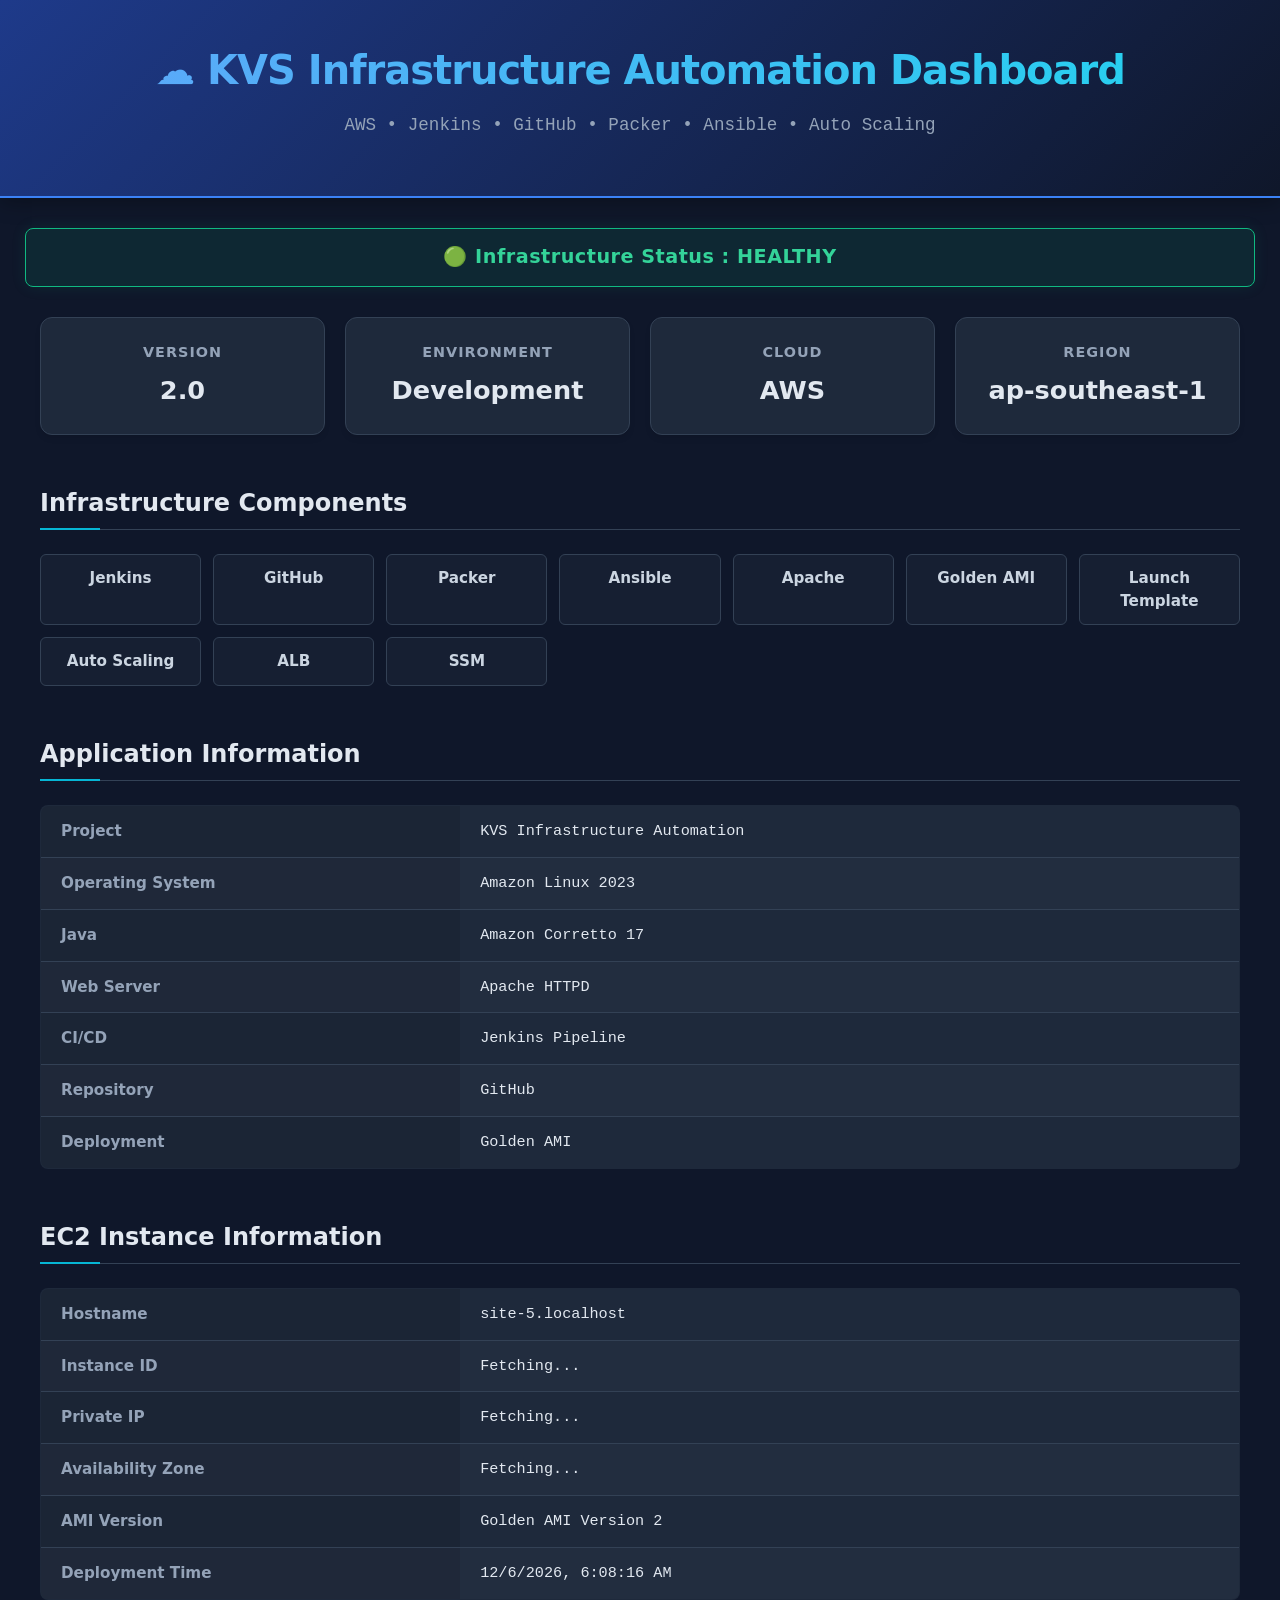
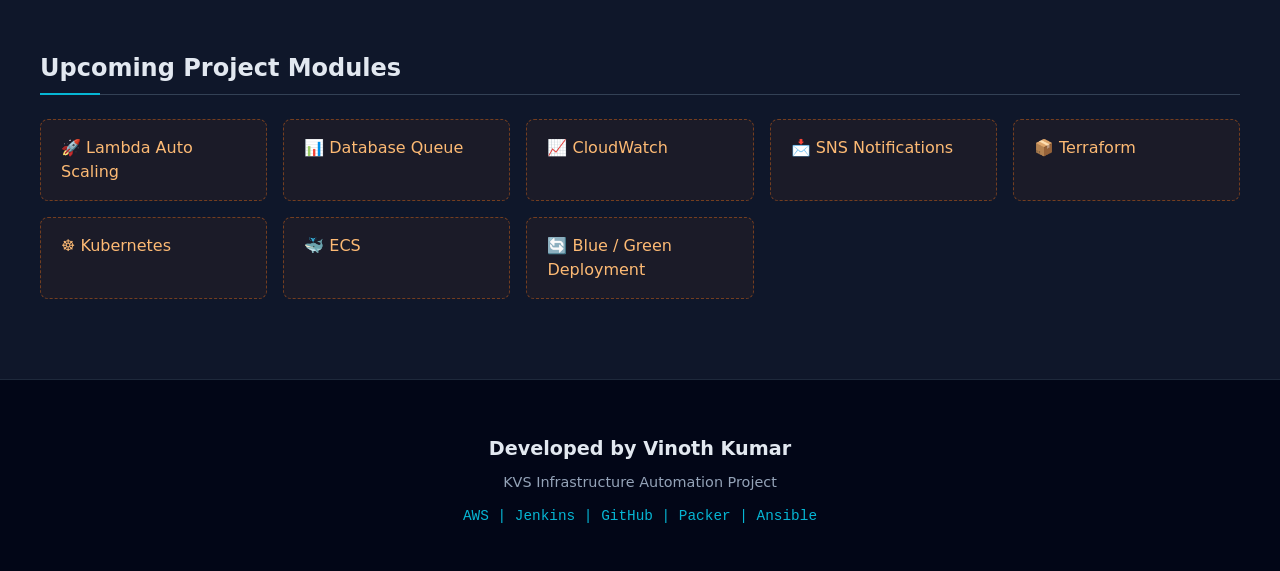
==== commit 0f273359: "build 20" ====
--- a/ansible/website/index.html
+++ b/ansible/website/index.html
@@ -3,7 +3,7 @@
 <head>
     <meta charset="UTF-8">
     <meta name="viewport" content="width=device-width, initial-scale=1.0">
-    <title>KVS Infrastructure Automation Dashboard</title>
+    <title>KVS Infrastructure Automation Project</title>
     <link rel="stylesheet" href="style.css">
 </head>
 <body>
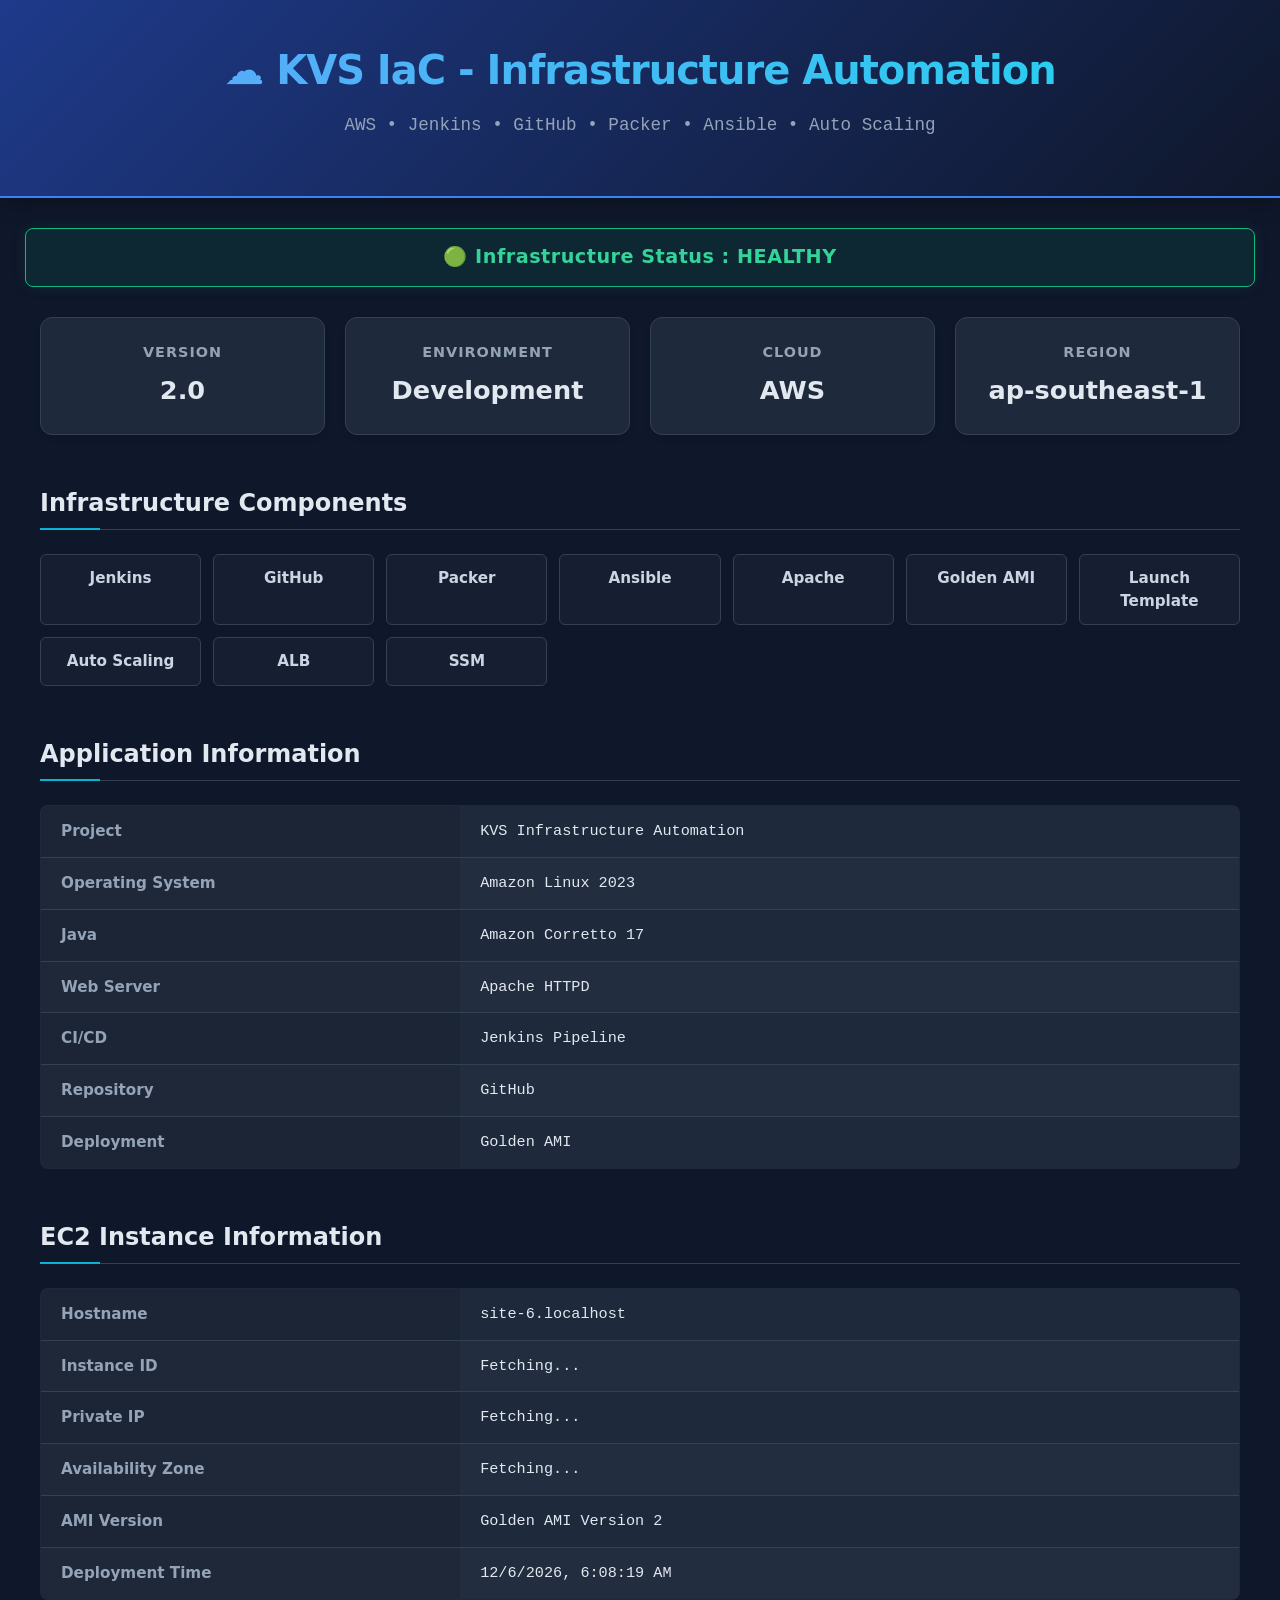
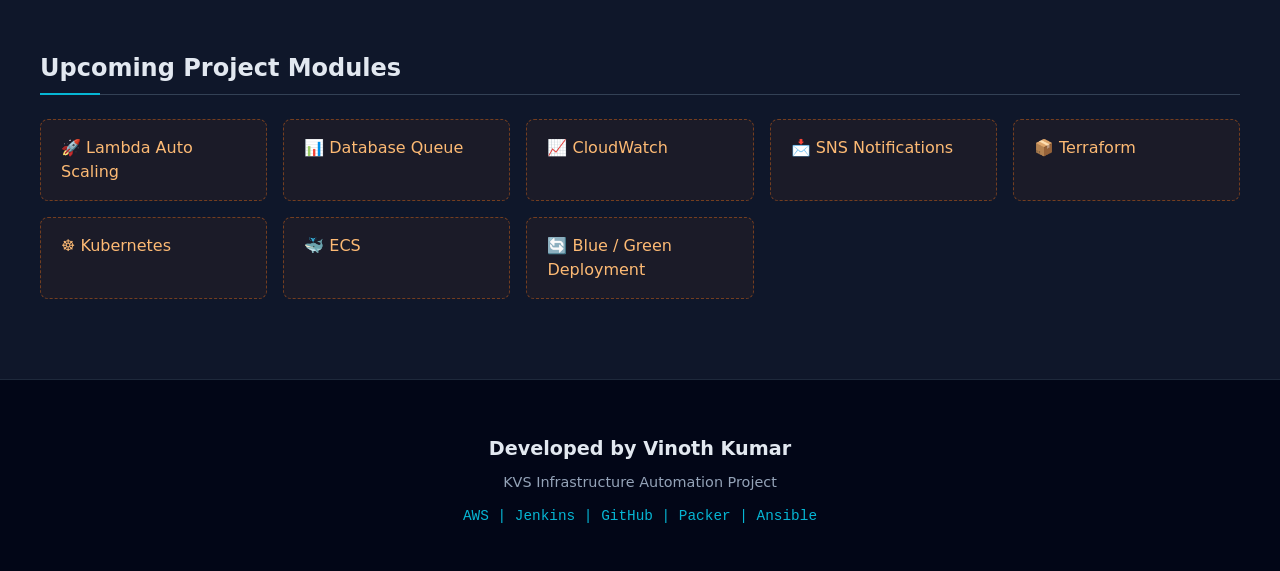
==== commit e58a807f: "build 21" ====
--- a/ansible/website/index.html
+++ b/ansible/website/index.html
@@ -3,13 +3,13 @@
 <head>
     <meta charset="UTF-8">
     <meta name="viewport" content="width=device-width, initial-scale=1.0">
-    <title>KVS Infrastructure Automation Project</title>
+    <title>KVS IaC Project</title>
     <link rel="stylesheet" href="style.css">
 </head>
 <body>
 
 <header>
-    <h1>☁️ KVS Infrastructure Automation Dashboard</h1>
+    <h1>☁️ KVS IaC - Infrastructure Automation </h1>
     <p>AWS • Jenkins • GitHub • Packer • Ansible • Auto Scaling</p>
 </header>
 
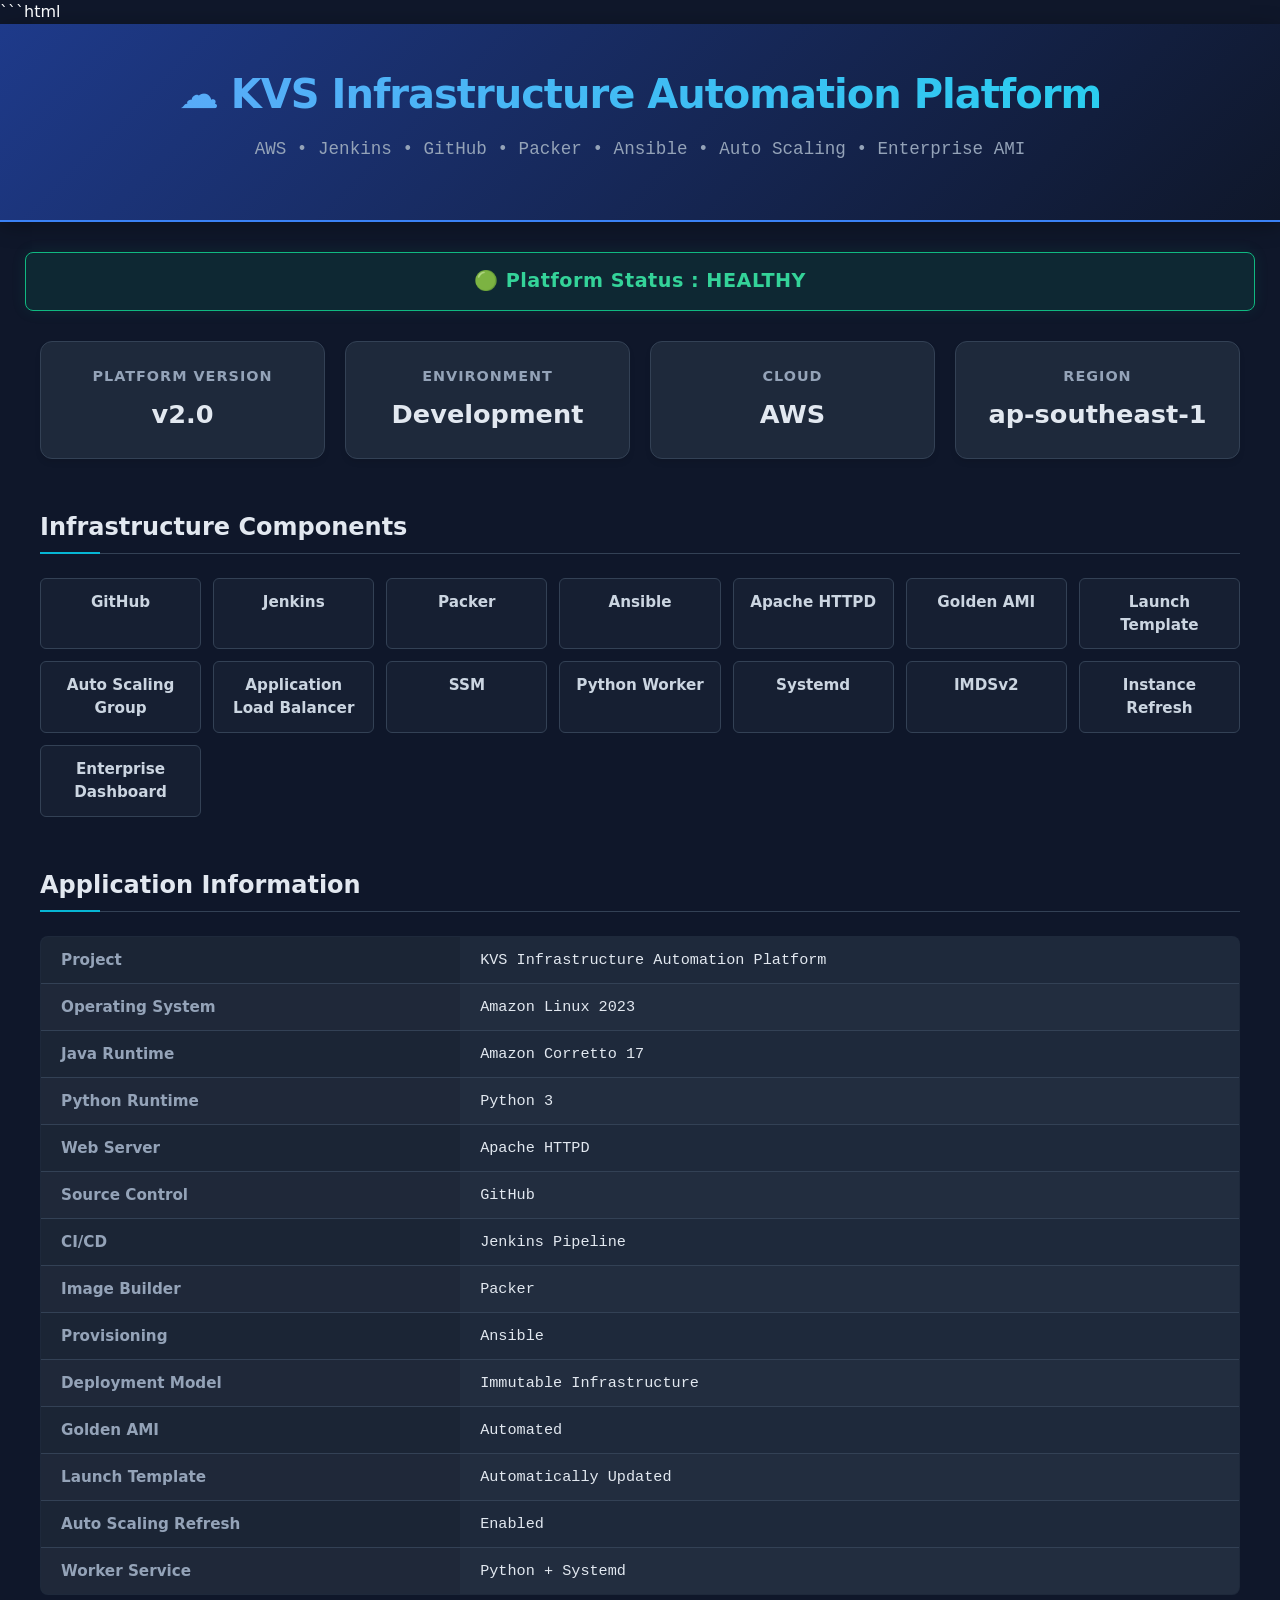
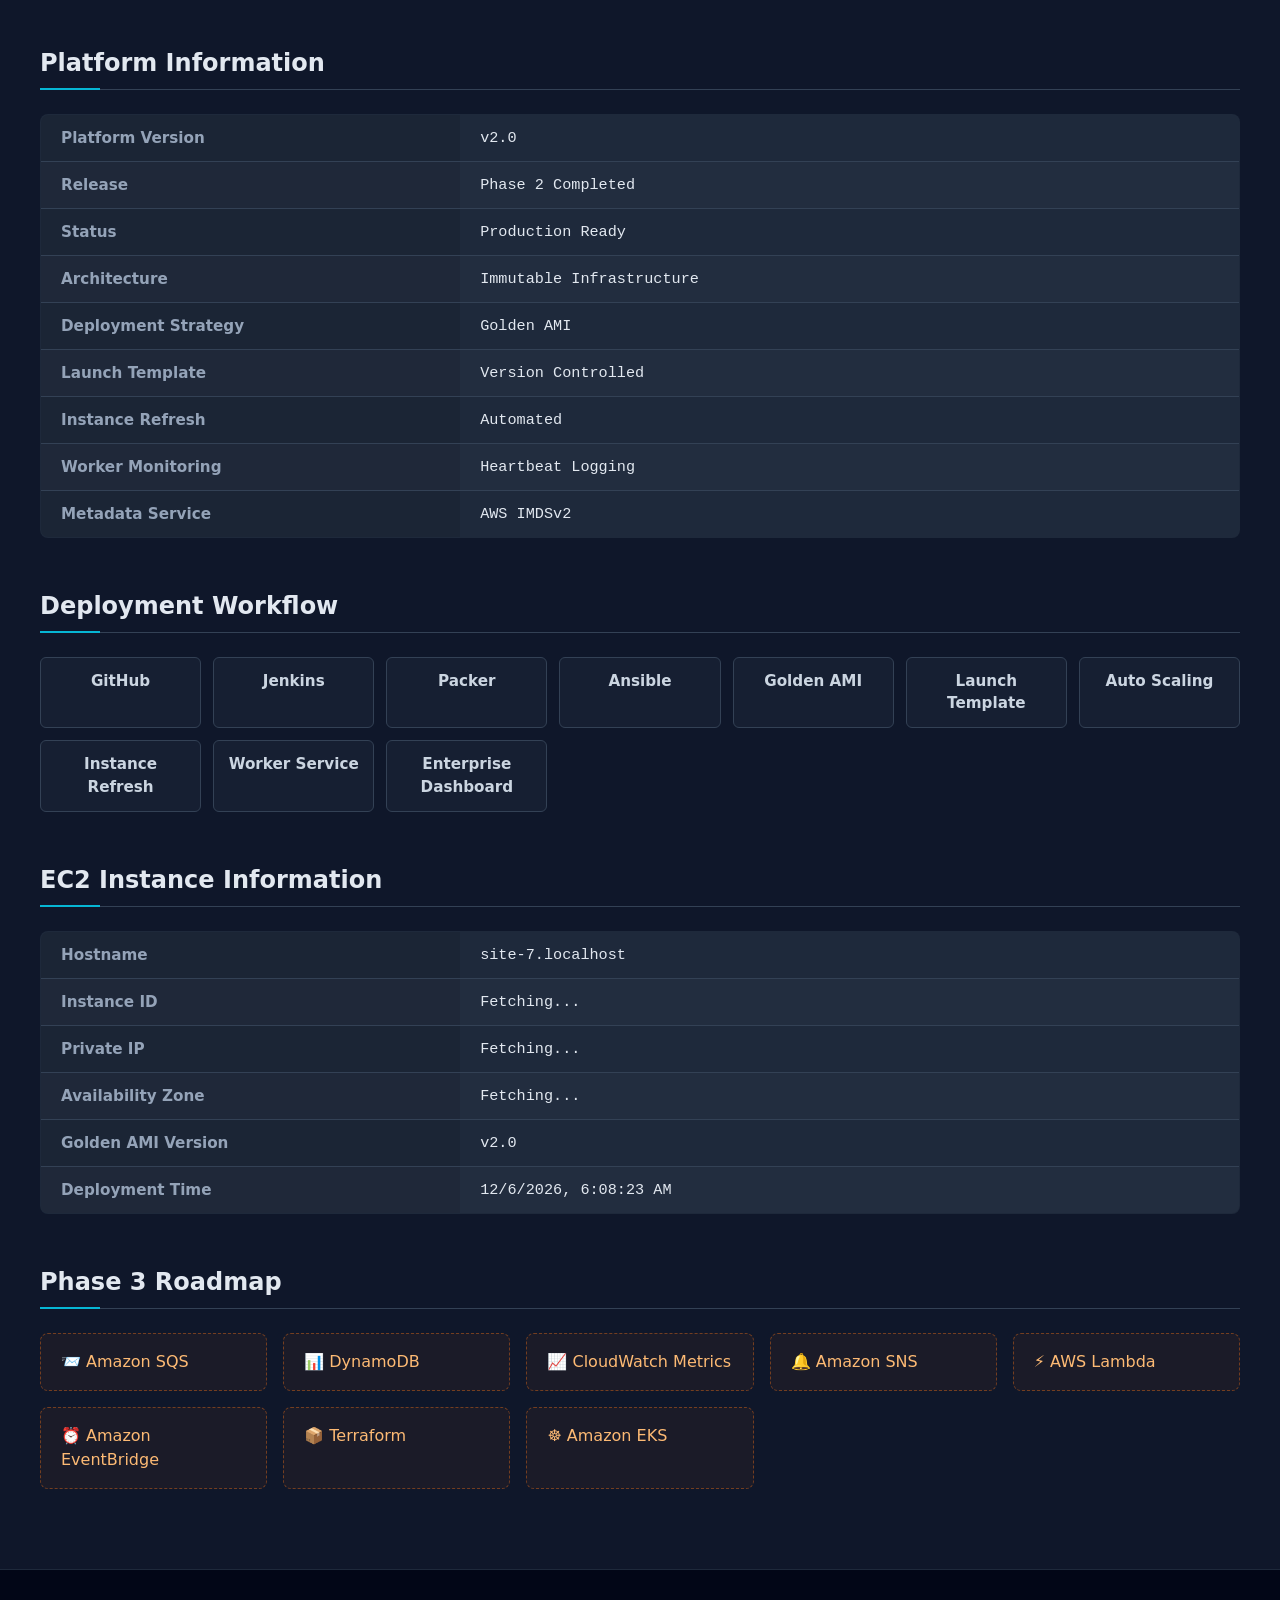
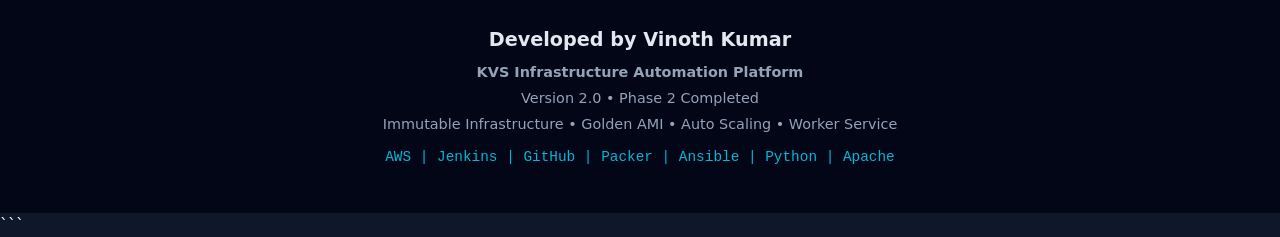
==== commit 9c9e8a2c: "build 25 - IAM EC2 profile updated in scripts" ====
--- a/ansible/website/index.html
+++ b/ansible/website/index.html
@@ -1,104 +1,262 @@
+```html
 <!DOCTYPE html>
 <html lang="en">
+
 <head>
+
     <meta charset="UTF-8">
+
     <meta name="viewport" content="width=device-width, initial-scale=1.0">
-    <title>KVS IaC Project</title>
+
+    <title>KVS Infrastructure Automation Platform</title>
+
     <link rel="stylesheet" href="style.css">
+
 </head>
+
 <body>
 
 <header>
-    <h1>☁️ KVS IaC - Infrastructure Automation </h1>
-    <p>AWS • Jenkins • GitHub • Packer • Ansible • Auto Scaling</p>
+
+    <h1>☁️ KVS Infrastructure Automation Platform</h1>
+
+    <p>AWS • Jenkins • GitHub • Packer • Ansible • Auto Scaling • Enterprise AMI</p>
+
 </header>
 
 <div class="status">
-    🟢 Infrastructure Status : HEALTHY
+    🟢 Platform Status : HEALTHY
 </div>
 
 <div class="cards">
-    <div class="card">
-        <h3>Version</h3>
-        <p>2.0</p>
-    </div>
+
+    <div class="card">
+        <h3>Platform Version</h3>
+        <p>v2.0</p>
+    </div>
+
     <div class="card">
         <h3>Environment</h3>
         <p>Development</p>
     </div>
+
     <div class="card">
         <h3>Cloud</h3>
         <p>AWS</p>
     </div>
+
     <div class="card">
         <h3>Region</h3>
         <p>ap-southeast-1</p>
     </div>
+
 </div>
 
 <main>
-    <section>
-        <h2>Infrastructure Components</h2>
-        <div class="tech-grid">
-            <div class="tech">Jenkins</div>
-            <div class="tech">GitHub</div>
-            <div class="tech">Packer</div>
-            <div class="tech">Ansible</div>
-            <div class="tech">Apache</div>
-            <div class="tech">Golden AMI</div>
-            <div class="tech">Launch Template</div>
-            <div class="tech">Auto Scaling</div>
-            <div class="tech">ALB</div>
-            <div class="tech">SSM</div>
-        </div>
-    </section>
-
-    <section>
-        <h2>Application Information</h2>
-        <table>
-            <tr><td>Project</td><td>KVS Infrastructure Automation</td></tr>
-            <tr><td>Operating System</td><td>Amazon Linux 2023</td></tr>
-            <tr><td>Java</td><td>Amazon Corretto 17</td></tr>
-            <tr><td>Web Server</td><td>Apache HTTPD</td></tr>
-            <tr><td>CI/CD</td><td>Jenkins Pipeline</td></tr>
-            <tr><td>Repository</td><td>GitHub</td></tr>
-            <tr><td>Deployment</td><td>Golden AMI</td></tr>
-        </table>
-    </section>
-
-    <section>
-        <h2>EC2 Instance Information</h2>
-        <table>
-            <tr><td>Hostname</td><td id="hostname">Loading...</td></tr>
-            <tr><td>Instance ID</td><td id="instanceid">Loading...</td></tr>
-            <tr><td>Private IP</td><td id="privateip">Loading...</td></tr>
-            <tr><td>Availability Zone</td><td id="az">Loading...</td></tr>
-            <tr><td>AMI Version</td><td>Golden AMI Version 2</td></tr>
-            <tr><td>Deployment Time</td><td id="time"></td></tr>
-        </table>
-    </section>
-
-    <section>
-        <h2>Upcoming Project Modules</h2>
-        <div class="future-grid">
-            <div>🚀 Lambda Auto Scaling</div>
-            <div>📊 Database Queue</div>
-            <div>📈 CloudWatch</div>
-            <div>📩 SNS Notifications</div>
-            <div>📦 Terraform</div>
-            <div>☸ Kubernetes</div>
-            <div>🐳 ECS</div>
-            <div>🔄 Blue / Green Deployment</div>
-        </div>
-    </section>
+
+<section>
+
+<h2>Infrastructure Components</h2>
+
+<div class="tech-grid">
+
+<div class="tech">GitHub</div>
+
+<div class="tech">Jenkins</div>
+
+<div class="tech">Packer</div>
+
+<div class="tech">Ansible</div>
+
+<div class="tech">Apache HTTPD</div>
+
+<div class="tech">Golden AMI</div>
+
+<div class="tech">Launch Template</div>
+
+<div class="tech">Auto Scaling Group</div>
+
+<div class="tech">Application Load Balancer</div>
+
+<div class="tech">SSM</div>
+
+<div class="tech">Python Worker</div>
+
+<div class="tech">Systemd</div>
+
+<div class="tech">IMDSv2</div>
+
+<div class="tech">Instance Refresh</div>
+
+<div class="tech">Enterprise Dashboard</div>
+
+</div>
+
+</section>
+
+<section>
+
+<h2>Application Information</h2>
+
+<table>
+
+<tr><td>Project</td><td>KVS Infrastructure Automation Platform</td></tr>
+
+<tr><td>Operating System</td><td>Amazon Linux 2023</td></tr>
+
+<tr><td>Java Runtime</td><td>Amazon Corretto 17</td></tr>
+
+<tr><td>Python Runtime</td><td>Python 3</td></tr>
+
+<tr><td>Web Server</td><td>Apache HTTPD</td></tr>
+
+<tr><td>Source Control</td><td>GitHub</td></tr>
+
+<tr><td>CI/CD</td><td>Jenkins Pipeline</td></tr>
+
+<tr><td>Image Builder</td><td>Packer</td></tr>
+
+<tr><td>Provisioning</td><td>Ansible</td></tr>
+
+<tr><td>Deployment Model</td><td>Immutable Infrastructure</td></tr>
+
+<tr><td>Golden AMI</td><td>Automated</td></tr>
+
+<tr><td>Launch Template</td><td>Automatically Updated</td></tr>
+
+<tr><td>Auto Scaling Refresh</td><td>Enabled</td></tr>
+
+<tr><td>Worker Service</td><td>Python + Systemd</td></tr>
+
+</table>
+
+</section>
+
+<section>
+
+<h2>Platform Information</h2>
+
+<table>
+
+<tr><td>Platform Version</td><td>v2.0</td></tr>
+
+<tr><td>Release</td><td>Phase 2 Completed</td></tr>
+
+<tr><td>Status</td><td>Production Ready</td></tr>
+
+<tr><td>Architecture</td><td>Immutable Infrastructure</td></tr>
+
+<tr><td>Deployment Strategy</td><td>Golden AMI</td></tr>
+
+<tr><td>Launch Template</td><td>Version Controlled</td></tr>
+
+<tr><td>Instance Refresh</td><td>Automated</td></tr>
+
+<tr><td>Worker Monitoring</td><td>Heartbeat Logging</td></tr>
+
+<tr><td>Metadata Service</td><td>AWS IMDSv2</td></tr>
+
+</table>
+
+</section>
+
+<section>
+
+<h2>Deployment Workflow</h2>
+
+<div class="tech-grid">
+
+<div class="tech">GitHub</div>
+
+<div class="tech">Jenkins</div>
+
+<div class="tech">Packer</div>
+
+<div class="tech">Ansible</div>
+
+<div class="tech">Golden AMI</div>
+
+<div class="tech">Launch Template</div>
+
+<div class="tech">Auto Scaling</div>
+
+<div class="tech">Instance Refresh</div>
+
+<div class="tech">Worker Service</div>
+
+<div class="tech">Enterprise Dashboard</div>
+
+</div>
+
+</section>
+
+<section>
+
+<h2>EC2 Instance Information</h2>
+
+<table>
+
+<tr><td>Hostname</td><td id="hostname">Loading...</td></tr>
+
+<tr><td>Instance ID</td><td id="instanceid">Loading...</td></tr>
+
+<tr><td>Private IP</td><td id="privateip">Loading...</td></tr>
+
+<tr><td>Availability Zone</td><td id="az">Loading...</td></tr>
+
+<tr><td>Golden AMI Version</td><td>v2.0</td></tr>
+
+<tr><td>Deployment Time</td><td id="time"></td></tr>
+
+</table>
+
+</section>
+
+<section>
+
+<h2>Phase 3 Roadmap</h2>
+
+<div class="future-grid">
+
+<div>📨 Amazon SQS</div>
+
+<div>📊 DynamoDB</div>
+
+<div>📈 CloudWatch Metrics</div>
+
+<div>🔔 Amazon SNS</div>
+
+<div>⚡ AWS Lambda</div>
+
+<div>⏰ Amazon EventBridge</div>
+
+<div>📦 Terraform</div>
+
+<div>☸ Amazon EKS</div>
+
+</div>
+
+</section>
+
 </main>
 
 <footer>
-    <h2>Developed by Vinoth Kumar</h2>
-    <p>KVS Infrastructure Automation Project</p>
-    <p>AWS | Jenkins | GitHub | Packer | Ansible</p>
+
+<h2>Developed by Vinoth Kumar</h2>
+
+<p><strong>KVS Infrastructure Automation Platform</strong></p>
+
+<p>Version 2.0 • Phase 2 Completed</p>
+
+<p>Immutable Infrastructure • Golden AMI • Auto Scaling • Worker Service</p>
+
+<p>AWS | Jenkins | GitHub | Packer | Ansible | Python | Apache</p>
+
 </footer>
 
 <script src="app.js"></script>
+
 </body>
-</html>+
+</html>
+```
